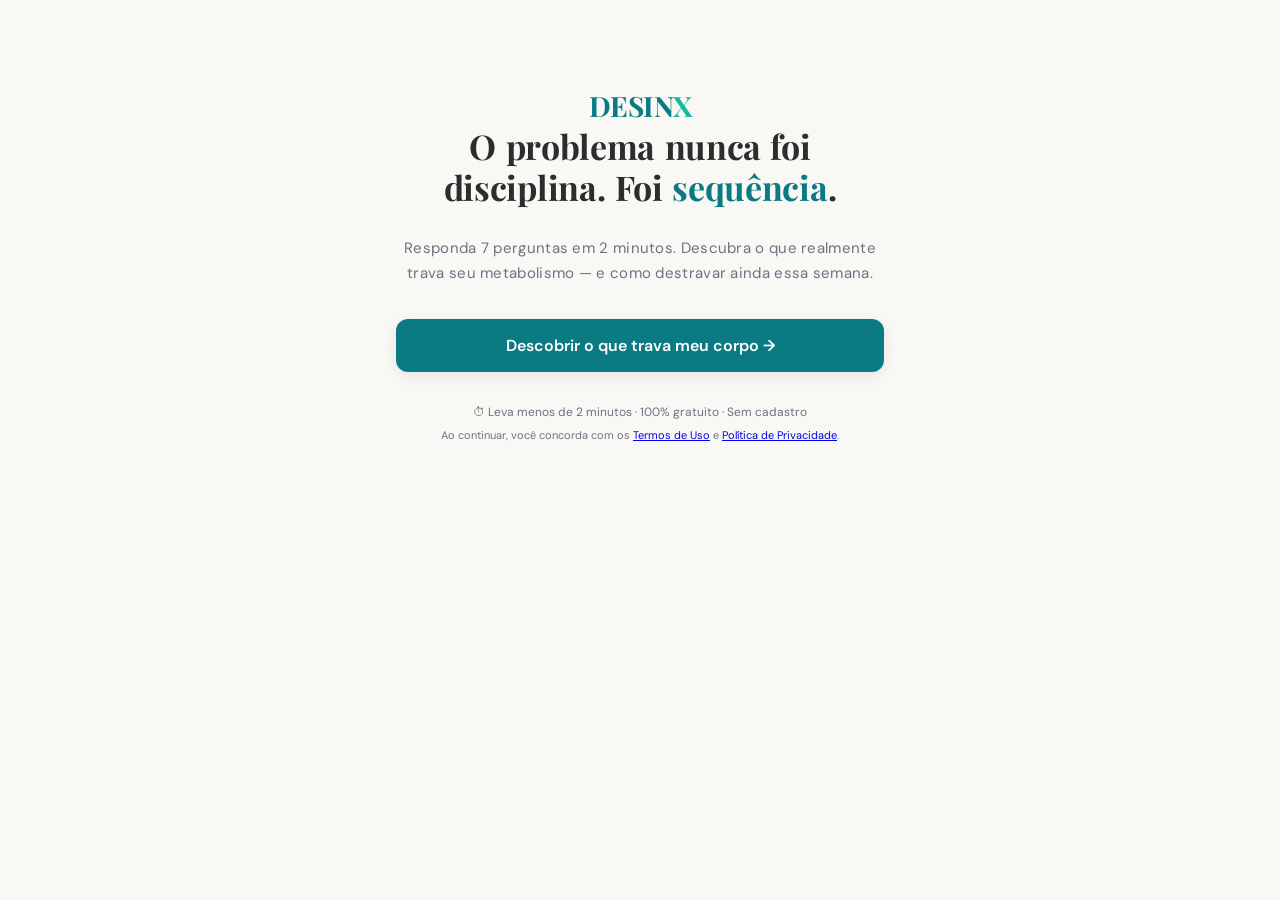
==== index.html @ 80fcf232 "Add files via upload" ====
<!DOCTYPE html>
<html lang="pt-BR">
<head>
<meta charset="UTF-8">
<meta name="viewport" content="width=device-width, initial-scale=1.0">
<title>Desinx</title>
<meta name="description" content="Descubra por que seu corpo resiste a emagrecer e como inverter isso em 2 minutos.">
<link rel="preconnect" href="https://fonts.googleapis.com">
<link rel="preconnect" href="https://fonts.gstatic.com" crossorigin>
<link rel="preload" href="https://fonts.googleapis.com/css2?family=DM+Sans:wght@400;500;700&display=swap" as="style" onload="this.rel='stylesheet'">
<noscript><link rel="stylesheet" href="https://fonts.googleapis.com/css2?family=DM+Sans:wght@400;500;700&display=swap"></noscript>
<link rel="stylesheet" href="https://fonts.googleapis.com/css2?family=Playfair+Display:wght@700&display=swap" media="print" onload="this.media='all'">
<link rel="stylesheet" href="styles.css">
<style>
*,*::before,*::after{box-sizing:border-box;margin:0;padding:0}
:root{--primary:#0A7B83;--bg:#FAF8F5;--text:#2D2D2D;--font-body:'DM Sans',system-ui,sans-serif}
body{font-family:var(--font-body);background:var(--bg);color:var(--text);min-height:100vh;-webkit-font-smoothing:antialiased}
.quiz-container{max-width:520px;margin:0 auto;padding:20px 16px;min-height:100vh;display:flex;flex-direction:column}
.exit-modal{display:none}
.toast{position:fixed;bottom:20px;left:50%;transform:translateX(-50%) translateY(100px);z-index:50}
</style>
</head>
<body>
<div class="quiz-container" id="app">
<div class="progress-bar" id="progressBar">
<div class="progress-phase" data-phase="1"><div class="progress-phase-label">Diagnóstico</div><div class="progress-phase-bar"></div></div>
<div class="progress-phase" data-phase="2"><div class="progress-phase-label">Histórico</div><div class="progress-phase-bar"></div></div>
<div class="progress-phase" data-phase="3"><div class="progress-phase-label">Calibração</div><div class="progress-phase-bar"></div></div>
<div class="progress-phase" data-phase="4"><div class="progress-phase-label">Perfil</div><div class="progress-phase-bar"></div></div>
</div>
<div id="stepsContainer"></div>
</div>
<div class="toast" id="toast"></div>
<div class="exit-modal" id="exitModal">
<div class="exit-modal-content">
<button class="exit-close" onclick="closeExitModal()">×</button>
<div class="exit-icon">🎁</div>
<h2 class="exit-title">Você já está na metade da análise.</h2>
<p class="exit-desc">Faltam poucas perguntas pra montar seu protocolo personalizado. Se sair agora, vai precisar <strong>recomeçar do zero</strong>.</p>
<button class="btn-primary" onclick="acceptExitOffer()">Continuar minha análise →</button>
<button class="btn-text" onclick="closeExitModal()">Não, prefiro sair</button>
</div>
</div>
<script defer src="app.js"></script>
<script defer src="https://echo.ticto.app/ticto-echo.min.js"></script>
<script>
window.dataLayer=window.dataLayer||[];function gtag(){dataLayer.push(arguments)}gtag('js',new Date());gtag('config','G-SVD3GJPXWG');
</script>
<script async src="https://www.googletagmanager.com/gtag/js?id=G-SVD3GJPXWG"></script>
<script>
(function(c,l,a,r,i,t,y){c[a]=c[a]||function(){(c[a].q=c[a].q||[]).push(arguments)};t=l.createElement(r);t.async=1;t.src="https://www.clarity.ms/tag/"+i;y=l.getElementsByTagName(r)[0];y.parentNode.insertBefore(t,y)})(window,document,"clarity","script","wb9na0qdwu");
</script>
<script>
!function(w,d,t){w.TiktokAnalyticsObject=t;var ttq=w[t]=w[t]||[];ttq.methods=["page","track","identify","instances","debug","on","off","once","ready","alias","group","enableCookie","disableCookie","holdConsent","revokeConsent","grantConsent"],ttq.setAndDefer=function(t,e){t[e]=function(){t.push([e].concat(Array.prototype.slice.call(arguments,0)))}};for(var i=0;i<ttq.methods.length;i++)ttq.setAndDefer(ttq,ttq.methods[i]);ttq.instance=function(t){for(var e=ttq._i[t]||[],n=0;n<ttq.methods.length;n++)ttq.setAndDefer(e,ttq.methods[n]);return e},ttq.load=function(e,n){var r="https://analytics.tiktok.com/i18n/pixel/events.js",o=n&&n.partner;ttq._i=ttq._i||{},ttq._i[e]=[],ttq._i[e]._u=r,ttq._t=ttq._t||{},ttq._t[e]=+new Date,ttq._o=ttq._o||{},ttq._o[e]=n||{};n=document.createElement("script");n.type="text/javascript",n.async=!0,n.src=r+"?sdkid="+e+"&lib="+t;e=document.getElementsByTagName("script")[0];e.parentNode.insertBefore(n,e)};ttq.load('D58V12JC77UD75S4LAF0');ttq.page()}(window,document,'ttq');
</script>
</body>
</html>
---- styles.css ----
*,*::before,*::after{box-sizing:border-box;margin:0;padding:0}
:root{--primary:#0A7B83;--primary-light:#0a7b8318;--primary-mid:#0a7b8340;--accent:#17B8A2;--accent-light:#17b8a220;--bg:#FAF8F5;--bg-card:#FFFFFF;--text:#2D2D2D;--text-light:#6B7280;--coral:#E85D4A;--coral-light:#e85d4a15;--danger:#DC2626;--shadow-sm:0 1px 3px rgba(0,0,0,0.06);--shadow-md:0 4px 16px rgba(0,0,0,0.08);--shadow-lg:0 8px 32px rgba(0,0,0,0.12);--radius:12px;--radius-lg:16px;--font-body:'DM Sans',system-ui,sans-serif;--font-display:'Playfair Display',Georgia,serif;--transition:all 0.25s cubic-bezier(0.4,0,0.2,1)}
html{scroll-behavior:smooth}
body{font-family:var(--font-body);background:var(--bg);color:var(--text);min-height:100vh;overflow-x:hidden;-webkit-font-smoothing:antialiased}
.quiz-container{max-width:520px;margin:0 auto;padding:20px 16px;min-height:100vh;display:flex;flex-direction:column}
.progress-bar{display:flex;gap:4px;margin-bottom:32px;padding:0 4px;opacity:0;transform:translateY(-10px);transition:var(--transition)}
.progress-bar.visible{opacity:1;transform:translateY(0)}
.progress-phase{flex:1;text-align:center}
.progress-phase-label{font-size:10px;font-weight:600;letter-spacing:0.08em;text-transform:uppercase;color:var(--text-light);margin-bottom:6px;transition:color 0.3s}
.progress-phase.active .progress-phase-label{color:var(--primary)}
.progress-phase.done .progress-phase-label{color:var(--accent)}
.progress-phase-bar{height:4px;border-radius:4px;background:#E5E7EB;transition:background 0.4s}
.progress-phase.active .progress-phase-bar{background:var(--primary)}
.progress-phase.done .progress-phase-bar{background:var(--accent)}
.step{display:none;flex-direction:column;flex:1;animation:stepIn 0.35s cubic-bezier(0.4,0,0.2,1) forwards}
.step.active{display:flex}
@keyframes stepIn{from{opacity:0;transform:translateX(30px)}
to{opacity:1;transform:translateX(0)}
}
@keyframes fadeIn{from{opacity:0;transform:translateY(12px)}
to{opacity:1;transform:translateY(0)}
}
.logo-wrap{display:flex;align-items:center;justify-content:center;margin-top:0;margin-bottom:2px;padding-top:0}
.logo-wrap img{height:72px;width:auto;max-width:180px;object-fit:contain;display:block}
.logo-text{font-family:var(--font-display);font-size:28px;font-weight:700;color:var(--primary);letter-spacing:-0.5px}
.logo-text span{color:var(--accent)}
.step-question{font-family:var(--font-display);font-size:26px;font-weight:700;line-height:1.15;color:var(--text);margin-top:0;margin-bottom:6px;text-wrap:balance}
.step-subtitle{font-size:15px;color:var(--text-light);line-height:1.4;margin-top:0;margin-bottom:14px}
.step-microcopy{font-size:13px;color:var(--text-light);margin-top:0;margin-bottom:10px;font-style:italic}
.options-grid{display:grid;gap:10px;margin-bottom:14px}
.option-card{display:flex;align-items:center;gap:12px;padding:14px 16px;border:2px solid #E5E7EB;border-radius:var(--radius);background:var(--bg-card);cursor:pointer;transition:var(--transition);font-size:15px;font-weight:500;user-select:none;box-shadow:var(--shadow-sm)}
.option-card:hover{border-color:var(--primary-mid);background:var(--primary-light)}
.option-card.selected{border-color:var(--primary);background:var(--primary-light);box-shadow:0 0 0 1px var(--primary),var(--shadow-sm)}
.option-card .icon{font-size:22px;flex-shrink:0;width:32px;text-align:center}
.option-card .label{flex:1}
.option-card .check{width:22px;height:22px;border-radius:50%;border:2px solid #D1D5DB;display:flex;align-items:center;justify-content:center;transition:var(--transition);flex-shrink:0}
.option-card.selected .check{border-color:var(--primary);background:var(--primary)}
.option-card.selected .check::after{content:'✓';color:white;font-size:13px;font-weight:700}
.btn-primary{width:100%;padding:16px 24px;border:none;border-radius:var(--radius);background:var(--primary);color:white;font-family:var(--font-body);font-size:16px;font-weight:600;cursor:pointer;transition:var(--transition);box-shadow:var(--shadow-md);margin-top:auto;margin-bottom:20px;position:relative;overflow:hidden}
.btn-primary::before{content:'';position:absolute;inset:0;background:linear-gradient(135deg,rgba(255,255,255,0.15),transparent);opacity:0;transition:opacity 0.3s ease}
.btn-primary:hover{background:#086b72;transform:translateY(-2px);box-shadow:0 12px 24px rgba(10,123,131,0.35)}
.btn-primary:hover::before{opacity:1}
.btn-primary:active{transform:translateY(0)}
.btn-primary:disabled{opacity:0.4;cursor:not-allowed;transform:none;box-shadow:none}
.sticky-cta{position:fixed;bottom:0;left:0;right:0;padding:12px 16px;padding-bottom:max(12px,env(safe-area-inset-bottom));background:linear-gradient(to top,var(--bg) 70%,transparent);z-index:50}
.sticky-cta .btn-primary{max-width:520px;margin:0 auto;display:block}
.start-hero{padding:12px 0 24px;display:flex;flex-direction:column;align-items:center;text-align:center}
.start-headline{font-family:var(--font-display);font-size:clamp(22px,7vw,34px);font-weight:700;line-height:1.2;letter-spacing:-0.3px;margin-bottom:12px;color:var(--text);word-spacing:0.05em;hyphens:none;text-wrap:balance;text-align:center}
.start-headline .rw{color:var(--primary);display:inline;transition:opacity 0.3s;white-space:normal}
.start-sub{font-size:15px;color:var(--text-light);line-height:1.7;margin:16px 0 32px;letter-spacing:0.3px;text-align:center}
.review-card{display:flex;align-items:flex-start;gap:12px;padding:14px;background:var(--bg-card);border-radius:var(--radius);box-shadow:var(--shadow-sm);border:1px solid #f0eeeb;margin-bottom:8px;animation:fadeIn 0.4s ease both}
.review-card:nth-child(2){animation-delay:0.1s}
.review-card:nth-child(3){animation-delay:0.15s}
.review-avatar{width:40px;height:40px;border-radius:50%;object-fit:cover;flex-shrink:0;border:2px solid #f0eeeb}
.review-body{flex:1;min-width:0}
.review-stars{color:#F59E0B;font-size:13px;letter-spacing:0.5px;margin-bottom:4px}
.review-quote{font-size:13px;line-height:1.5;color:var(--text);margin-bottom:4px}
.review-author{font-size:12px;color:var(--text-light);font-weight:600}
.legal-wrap{margin:14px 0}
.legal-check{display:flex;align-items:flex-start;gap:10px;font-size:13px;color:var(--text-light);line-height:1.6;cursor:pointer;transition:var(--transition)}
.legal-check input{margin-top:2px;accent-color:var(--primary);width:18px;height:18px;min-width:18px;flex-shrink:0;cursor:pointer}
.legal-check span{flex:1;display:block}
.legal-check a{color:var(--primary);text-decoration:none;font-weight:600;border-bottom:1px solid rgba(10,123,131,0.3);transition:var(--transition)}
.legal-check a:hover{border-bottom-color:var(--primary);color:#086b72}
.legal-error{font-size:11px;color:var(--danger);margin-top:6px;display:none;animation:fadeIn 0.2s ease;padding-left:24px}
.legal-error.visible{display:block}
.legal-check.shake{animation:shake 0.4s ease}
.legal-check.error-state{color:var(--danger)}
.legal-check.error-state input{outline:2px solid var(--danger);outline-offset:1px}
@keyframes shake{0%,100%{transform:translateX(0)}
20%,60%{transform:translateX(-6px)}
40%,80%{transform:translateX(6px)}
}
.transition-screen{text-align:center;padding:24px 0}
.transition-screen .icon-big{font-size:64px;margin-bottom:20px}
.transition-screen .headline{font-family:var(--font-display);font-size:24px;font-weight:700;line-height:1.3;margin-bottom:16px;color:var(--text);hyphens:none;text-wrap:balance}
.transition-screen .body-text{font-size:15px;line-height:1.7;color:var(--text-light);margin-bottom:16px}
.transition-screen .highlight{background:var(--primary-light);border-left:3px solid var(--primary);padding:14px 16px;border-radius:0 var(--radius) var(--radius) 0;font-size:14px;color:var(--primary);font-weight:500;margin:20px 0;text-align:left;line-height:1.6}
.input-group{margin-bottom:20px}
.input-group label{display:block;font-size:14px;font-weight:600;color:var(--text);margin-bottom:8px}
.input-row{display:flex;gap:8px;align-items:center}
.input-field{flex:1;padding:14px 16px;border:2px solid #E5E7EB;border-radius:var(--radius);font-family:var(--font-body);font-size:16px;color:var(--text);background:var(--bg-card);transition:border-color 0.2s;-moz-appearance:textfield}
.input-field::-webkit-inner-spin-button{-webkit-appearance:none}
.input-field:focus{outline:none;border-color:var(--primary)}
.input-field.input-error{border-color:var(--danger)}
.input-unit{font-size:14px;font-weight:600;color:var(--text-light);min-width:30px}
.input-hint{font-size:11px;color:var(--text-light);margin-top:4px;display:block}
.input-error-msg{font-size:12px;color:var(--danger);margin-top:4px;display:none;animation:fadeIn 0.2s ease}
.input-error-msg.visible{display:block}
.feedback-badge{display:none;padding:10px 14px;border-radius:var(--radius);font-size:13px;font-weight:500;margin-top:12px;background:var(--accent-light);color:var(--primary);animation:fadeIn 0.3s ease;line-height:1.5}
.feedback-badge.visible{display:block}
.feedback-badge.error{background:#fef2f2;color:var(--danger)}
.text-field{width:100%;padding:14px 16px;border:2px solid #E5E7EB;border-radius:var(--radius);font-family:var(--font-body);font-size:16px;color:var(--text);background:var(--bg-card);transition:border-color 0.2s;margin-bottom:16px}
.text-field:focus{outline:none;border-color:var(--primary)}
.justify-text{font-size:12px;color:var(--text-light);line-height:1.5;margin-top:4px;margin-bottom:16px}
.loading-screen{display:flex;flex-direction:column;align-items:center;justify-content:center;text-align:center;flex:1;padding:40px 0}
.loading-screen .headline{font-family:var(--font-display);font-size:24px;font-weight:700;margin-bottom:32px;color:var(--text);hyphens:none;text-wrap:balance}
.loading-bar-wrap{width:100%;max-width:320px;height:6px;background:#E5E7EB;border-radius:6px;overflow:hidden;margin-bottom:24px}
.loading-bar-fill{height:100%;background:linear-gradient(90deg,var(--primary),var(--accent));border-radius:6px;width:0%;transition:width 0.3s linear}
.loading-text{font-size:15px;color:var(--text-light);min-height:24px;transition:opacity 0.3s}
.water-ripple{width:80px;height:80px;margin:0 auto 24px;position:relative}
.water-ripple::before,.water-ripple::after{content:'';position:absolute;inset:0;border-radius:50%;border:2px solid var(--primary);opacity:0;animation:ripple 2s ease-out infinite}
.water-ripple::after{animation-delay:0.6s}
@keyframes ripple{0%{transform:scale(0.3);opacity:0.8}
100%{transform:scale(1.2);opacity:0}
}
.water-drop{position:absolute;top:50%;left:50%;transform:translate(-50%,-50%);font-size:32px}
.result-header{text-align:center;margin-bottom:28px}
.result-header .headline{font-family:var(--font-display);font-size:26px;font-weight:700;margin-bottom:8px;hyphens:none;text-wrap:balance}
.result-header .sub{font-size:15px;color:var(--text-light);line-height:1.5}
.benefits-grid{display:grid;grid-template-columns:1fr 1fr;gap:12px;margin-bottom:28px}
.benefit-card{padding:16px;border-radius:var(--radius);background:var(--bg-card);box-shadow:var(--shadow-sm);border:1px solid #f0eeeb;text-align:center;animation:fadeIn 0.4s ease both}
.benefit-card:nth-child(2){animation-delay:0.1s}
.benefit-card:nth-child(3){animation-delay:0.2s}
.benefit-card:nth-child(4){animation-delay:0.3s}
.benefit-card .b-icon{font-size:28px;margin-bottom:8px}
.benefit-card .b-title{font-size:14px;font-weight:700;color:var(--text);margin-bottom:4px}
.benefit-card .b-desc{font-size:12px;color:var(--text-light);line-height:1.4}
.plan-preview{background:var(--bg-card);border-radius:var(--radius-lg);padding:20px;box-shadow:var(--shadow-sm);border:1px solid #f0eeeb;margin-bottom:28px}
.plan-preview h3{font-size:16px;font-weight:700;color:var(--primary);margin-bottom:12px}
.plan-day{display:flex;align-items:center;gap:10px;padding:8px 0;border-bottom:1px solid #f5f3f0;font-size:13px}
.plan-day:last-child{border-bottom:none}
.plan-day .day-num{width:28px;height:28px;border-radius:50%;background:var(--primary-light);color:var(--primary);font-weight:700;font-size:11px;display:flex;align-items:center;justify-content:center;flex-shrink:0}
.estimate-box{background:linear-gradient(135deg,var(--primary-light),var(--accent-light));border-radius:var(--radius);padding:16px;text-align:center;margin-bottom:24px;border:1px solid var(--primary-mid)}
.estimate-box .big{font-family:var(--font-display);font-size:28px;font-weight:700;color:var(--primary)}
.estimate-box .small{font-size:13px;color:var(--text-light);margin-top:4px}
.result-wrap{display:block}
.btn-result{margin-top:24px;margin-bottom:24px}
.pricing-header{text-align:center;margin-bottom:24px}
.pricing-header .headline{font-family:var(--font-display);font-size:24px;font-weight:700;margin-bottom:12px;hyphens:none;text-wrap:balance}
.timer-bar{display:inline-flex;align-items:center;gap:8px;padding:10px 20px;border-radius:99px;background:var(--coral-light);color:var(--coral);font-size:14px;font-weight:600;margin-bottom:24px}
.pricing-cards{display:flex;flex-direction:column;gap:12px;margin-bottom:24px}
.price-card{display:flex;align-items:center;justify-content:space-between;padding:16px;border:2px solid #E5E7EB;border-radius:var(--radius);background:var(--bg-card);cursor:pointer;transition:var(--transition);position:relative}
.price-card:hover{border-color:var(--primary-mid)}
.price-card.selected{border-color:var(--primary);box-shadow:0 0 0 1px var(--primary)}
.price-card.featured{border-color:var(--primary)}
.price-card .badge{position:absolute;top:-11px;left:50%;transform:translateX(-50%);background:var(--primary);color:white;padding:3px 14px;border-radius:99px;font-size:11px;font-weight:700;letter-spacing:0.03em;text-transform:uppercase;white-space:nowrap}
.price-left{display:flex;align-items:center;gap:12px}
.price-radio{width:20px;height:20px;border-radius:50%;border:2px solid #D1D5DB;display:flex;align-items:center;justify-content:center;transition:var(--transition);flex-shrink:0}
.price-card.selected .price-radio{border-color:var(--primary);background:var(--primary)}
.price-card.selected .price-radio::after{content:'';width:8px;height:8px;border-radius:50%;background:white}
.price-name{font-size:15px;font-weight:600}
.price-detail{font-size:12px;color:var(--text-light)}
.price-right{text-align:right}
.price-value{font-size:20px;font-weight:700;color:var(--primary)}
.price-per{font-size:12px;color:var(--text-light)}
.guarantee-box{display:flex;align-items:flex-start;gap:12px;padding:16px;border-radius:var(--radius);background:var(--accent-light);border:1px solid rgba(23,184,162,0.2);margin-bottom:20px}
.guarantee-box .g-icon{font-size:24px;flex-shrink:0}
.guarantee-box .g-title{font-size:14px;font-weight:700;color:var(--text);margin-bottom:2px}
.guarantee-box .g-text{font-size:13px;color:var(--text-light);line-height:1.5}
.payment-methods{display:flex;justify-content:center;gap:16px;margin:16px 0 8px;font-size:12px;color:var(--text-light)}
.pricing-reviews{margin-top:24px}
.p-review{padding:14px;background:var(--bg-card);border-radius:var(--radius);box-shadow:var(--shadow-sm);margin-bottom:10px;border:1px solid #f0eeeb;display:flex;align-items:flex-start;gap:12px}
.p-review .review-avatar{width:36px;height:36px}
.p-review .p-body{flex:1}
.p-review .stars{color:#F59E0B;font-size:12px;margin-bottom:4px}
.p-review .text{font-size:13px;line-height:1.5;color:var(--text);margin-bottom:4px;font-style:italic}
.p-review .author{font-size:12px;color:var(--text-light);font-weight:600}
.thankyou{text-align:center;padding:40px 0}
.thankyou .big-check{font-size:64px;margin-bottom:16px}
.thankyou .headline{font-family:var(--font-display);font-size:26px;font-weight:700;margin-bottom:8px}
.thankyou .sub{font-size:15px;color:var(--text-light);margin-bottom:32px}
.step-list{text-align:left;margin-bottom:32px}
.step-item{display:flex;align-items:center;gap:12px;padding:14px 0;border-bottom:1px solid #f0eeeb;font-size:15px}
.step-item:last-child{border-bottom:none}
.step-item .s-num{width:32px;height:32px;border-radius:50%;background:var(--primary);color:white;font-weight:700;font-size:14px;display:flex;align-items:center;justify-content:center;flex-shrink:0}
.upsell-box{padding:20px;border-radius:var(--radius-lg);background:linear-gradient(135deg,var(--primary-light),var(--accent-light));border:1px solid var(--primary-mid)}
.upsell-box h3{font-size:16px;font-weight:700;margin-bottom:4px}
.upsell-box p{font-size:13px;color:var(--text-light);margin-bottom:12px}
.upsell-box .price{font-size:22px;font-weight:700;color:var(--primary);margin-bottom:12px}
.toast{position:fixed;bottom:90px;left:50%;transform:translateX(-50%) translateY(80px);background:var(--text);color:white;padding:12px 20px;border-radius:var(--radius);font-size:14px;font-weight:500;z-index:100;opacity:0;pointer-events:none;transition:all 0.4s cubic-bezier(0.4,0,0.2,1);max-width:90%;text-align:center;box-shadow:var(--shadow-lg)}
.toast.show{opacity:1;transform:translateX(-50%) translateY(0)}
.iti{width:100%;display:block}
.iti__country-list{font-family:var(--font-body);color:var(--text);border-radius:8px;box-shadow:var(--shadow-md);border:1px solid #E5E7EB}
.price-anchoring{background:white;border-radius:var(--radius);padding:16px;margin-bottom:24px;border:1px solid #E5E7EB}
.anchor-item{display:flex;justify-content:space-between;font-size:14px;color:var(--text-light);margin-bottom:8px}
.anchor-item.total{border-top:1px solid #E5E7EB;padding-top:8px;margin-top:8px;font-weight:600;color:var(--text)}
.anchor-highlight{background:var(--primary-light);color:var(--primary-dark);padding:10px;border-radius:6px;text-align:center;font-weight:700;margin-top:12px;font-size:15px}
.guarantee-badge{background:#F0FDF4;color:#166534;border:1px solid #BBF7D0;padding:12px;border-radius:var(--radius);text-align:center;font-weight:600;font-size:14px;margin-bottom:20px}
.exit-modal{position:fixed;inset:0;background:rgba(0,0,0,0.6);z-index:1000;display:flex;align-items:center;justify-content:center;padding:20px;opacity:0;pointer-events:none;transition:opacity 0.3s}
.exit-modal.visible{opacity:1;pointer-events:auto}
.exit-modal-content{background:white;border-radius:16px;padding:32px 24px;max-width:400px;width:100%;text-align:center;position:relative;transform:translateY(20px);transition:transform 0.3s}
.exit-modal.visible .exit-modal-content{transform:translateY(0)}
.exit-close{position:absolute;top:12px;right:16px;background:none;border:none;font-size:24px;color:var(--text-light);cursor:pointer}
.exit-icon{font-size:48px;margin-bottom:16px}
.exit-title{font-family:var(--font-display);font-size:24px;font-weight:700;margin-bottom:12px;color:var(--text);line-height:1.2}
.exit-desc{color:var(--text-light);margin-bottom:24px;line-height:1.5}
.btn-text{background:none;border:none;color:var(--text-light);font-size:14px;text-decoration:underline;cursor:pointer;margin-top:12px}
@media (min-width:640px){.quiz-container{padding:32px 24px}
.step-question{font-size:28px}
.options-grid.two-col{grid-template-columns:1fr 1fr}
}
.guarantee-block{display:flex;align-items:flex-start;gap:14px;padding:20px;border-radius:var(--radius-lg);background:linear-gradient(135deg,#f0fdf4,#ecfdf5);border:2px solid #86efac;margin-bottom:24px}
.guarantee-block .guarantee-icon{font-size:32px;flex-shrink:0}
.guarantee-block .guarantee-text strong{font-size:15px;color:var(--text);display:block;margin-bottom:4px}
.guarantee-block .guarantee-text p{font-size:13px;color:var(--text-light);line-height:1.5;margin:0}
.badge-save{background:linear-gradient(135deg,#059669,#10b981) !important;color:#fff !important}
.dynamic-feedback{display:none;padding:14px 18px;border-radius:10px;background:linear-gradient(135deg,var(--primary-light),var(--accent-light));border-left:4px solid var(--primary);font-size:13.5px;line-height:1.55;color:var(--text);margin:12px 0 8px;animation:fadeIn 0.35s ease both}
.dynamic-feedback.visible{display:block}
.diagnosis-card{background:linear-gradient(135deg,#fef2f2,#fff7ed);border:2px solid #f97316;border-radius:14px;padding:20px;margin:20px 0;text-align:center}
.diagnosis-label{font-size:11px;letter-spacing:2px;text-transform:uppercase;color:#9a3412;font-weight:700;margin-bottom:8px}
.diagnosis-name{font-family:var(--font-display);font-size:20px;font-weight:700;color:#c2410c;margin-bottom:8px}
.diagnosis-desc{font-size:14px;color:var(--text);line-height:1.5;margin-bottom:6px}
.diagnosis-explain{font-size:13px;color:var(--text-light);font-style:italic;margin-top:8px}
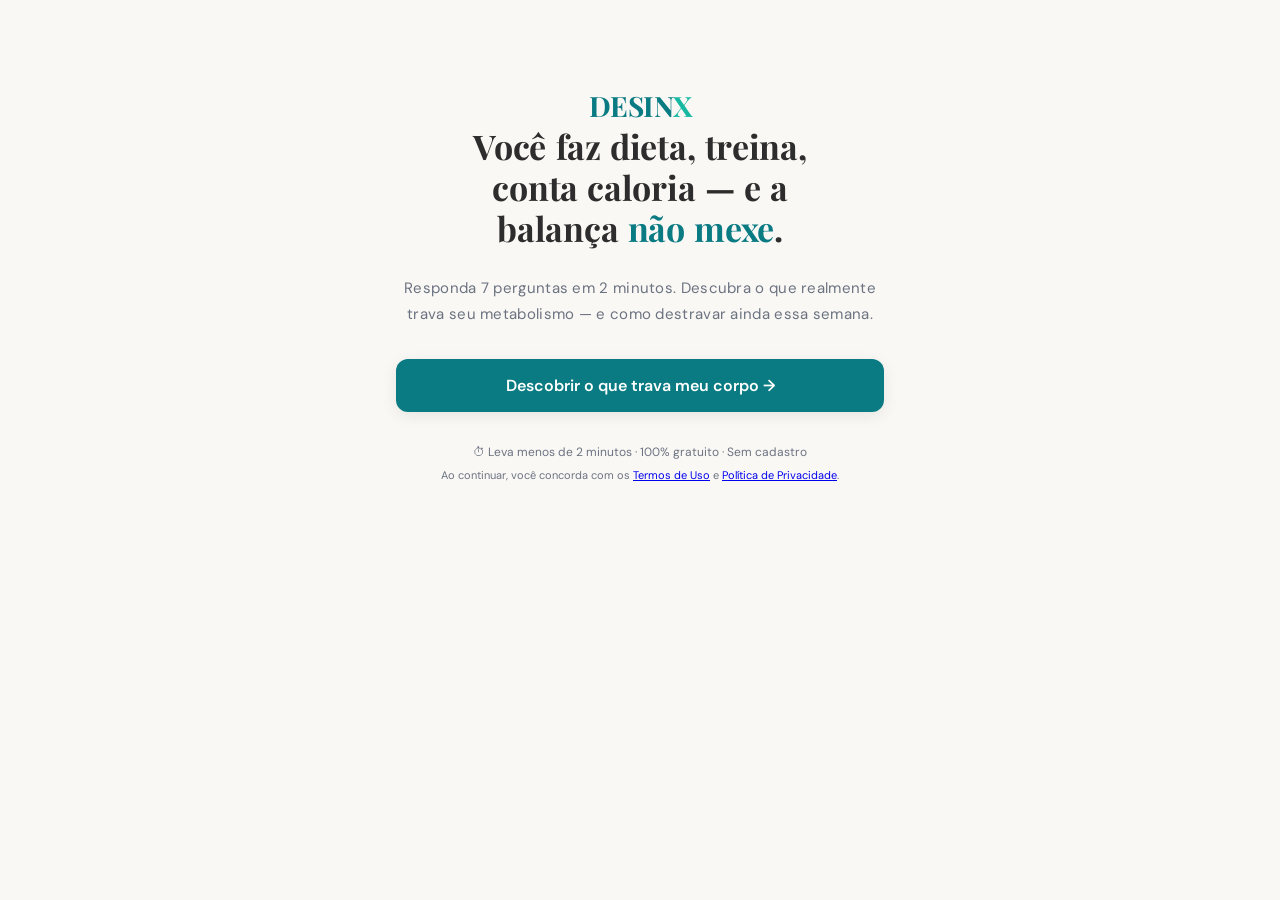
==== commit 2e107ff5: "Add files via upload" ====
--- a/index.html
+++ b/index.html
@@ -53,5 +53,11 @@
 <script>
 !function(w,d,t){w.TiktokAnalyticsObject=t;var ttq=w[t]=w[t]||[];ttq.methods=["page","track","identify","instances","debug","on","off","once","ready","alias","group","enableCookie","disableCookie","holdConsent","revokeConsent","grantConsent"],ttq.setAndDefer=function(t,e){t[e]=function(){t.push([e].concat(Array.prototype.slice.call(arguments,0)))}};for(var i=0;i<ttq.methods.length;i++)ttq.setAndDefer(ttq,ttq.methods[i]);ttq.instance=function(t){for(var e=ttq._i[t]||[],n=0;n<ttq.methods.length;n++)ttq.setAndDefer(e,ttq.methods[n]);return e},ttq.load=function(e,n){var r="https://analytics.tiktok.com/i18n/pixel/events.js",o=n&&n.partner;ttq._i=ttq._i||{},ttq._i[e]=[],ttq._i[e]._u=r,ttq._t=ttq._t||{},ttq._t[e]=+new Date,ttq._o=ttq._o||{},ttq._o[e]=n||{};n=document.createElement("script");n.type="text/javascript",n.async=!0,n.src=r+"?sdkid="+e+"&lib="+t;e=document.getElementsByTagName("script")[0];e.parentNode.insertBefore(n,e)};ttq.load('D58V12JC77UD75S4LAF0');ttq.page()}(window,document,'ttq');
 </script>
+<script>
+!function(f,b,e,v,n,t,s){if(f.fbq)return;n=f.fbq=function(){n.callMethod?n.callMethod.apply(n,arguments):n.queue.push(arguments)};if(!f._fbq)f._fbq=n;n.push=n;n.loaded=!0;n.version='2.0';n.queue=[];t=b.createElement(e);t.async=!0;t.src=v;s=b.getElementsByTagName(e)[0];s.parentNode.insertBefore(t,s)}(window,document,'script','https://connect.facebook.net/en_US/fbevents.js');
+fbq('init','3821122158195597');
+fbq('track','PageView');
+</script>
+<noscript><img height="1" width="1" style="display:none" src="https://www.facebook.com/tr?id=3821122158195597&ev=PageView&noscript=1"/></noscript>
 </body>
 </html>
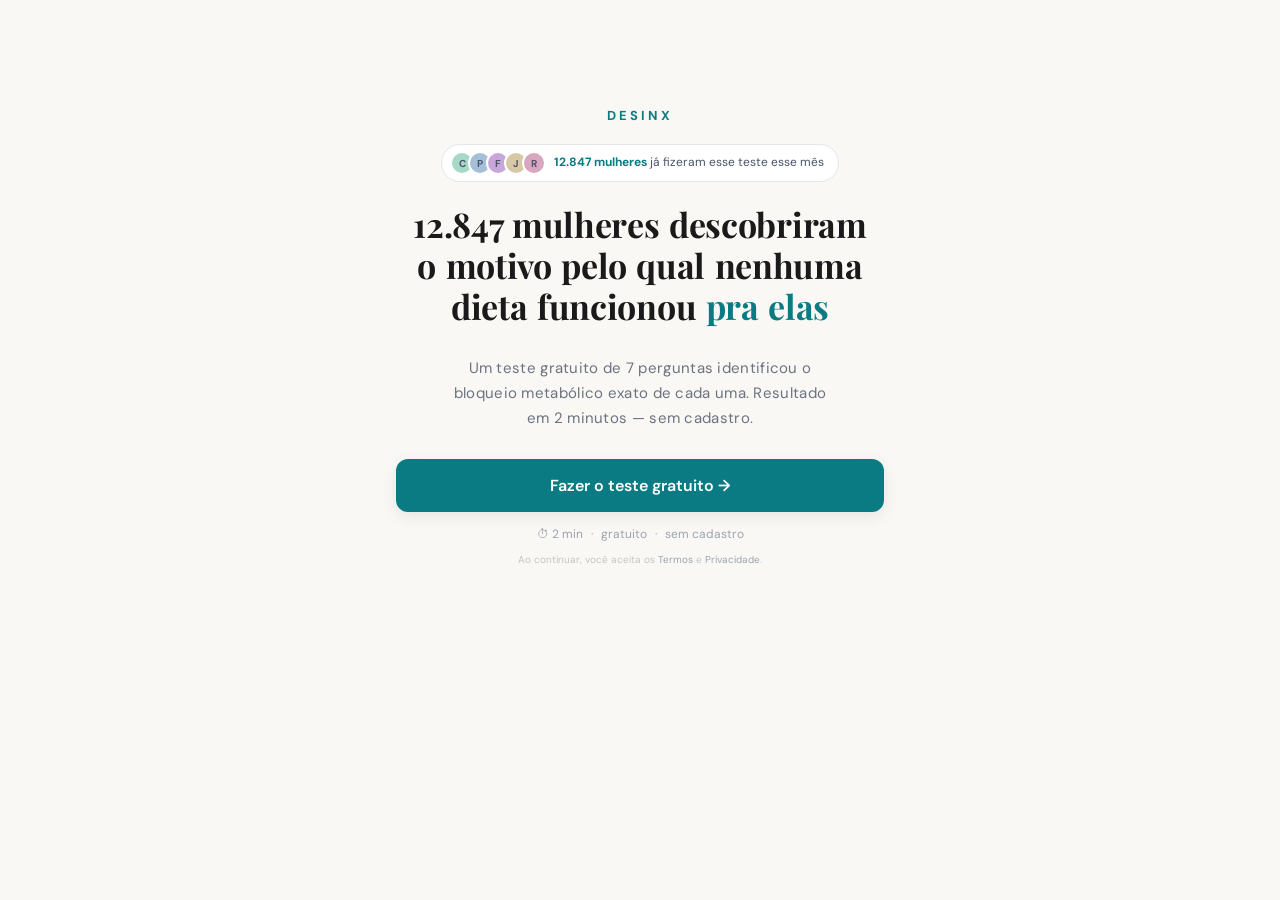
==== commit db219671: "Add files via upload" ====
--- a/index.html
+++ b/index.html
@@ -18,6 +18,24 @@
 .quiz-container{max-width:520px;margin:0 auto;padding:20px 16px;min-height:100vh;display:flex;flex-direction:column}
 .exit-modal{display:none}
 .toast{position:fixed;bottom:20px;left:50%;transform:translateX(-50%) translateY(100px);z-index:50}
+
+/* First step */
+.start-hero{display:flex;flex-direction:column;align-items:center;text-align:center;padding:32px 0 24px;gap:0}
+.start-brand{font-size:13px;font-weight:700;letter-spacing:3px;color:#0A7B83;margin-bottom:20px}
+.start-social-proof{display:flex;align-items:center;gap:8px;background:#fff;border:1px solid #e5e7eb;border-radius:50px;padding:6px 14px 6px 8px;margin-bottom:22px}
+.start-avatars{display:flex}
+.start-av{width:24px;height:24px;border-radius:50%;display:flex;align-items:center;justify-content:center;font-size:10px;font-weight:700;color:#4a5568;margin-left:-6px;border:2px solid #fff;flex-shrink:0}
+.start-av:first-child{margin-left:0}
+.start-proof-text{font-size:12px;color:#4a5568;line-height:1.3}
+.start-proof-text strong{color:#0A7B83}
+.start-headline{font-family:'Playfair Display',Georgia,serif;font-size:clamp(26px,6vw,34px);font-weight:700;line-height:1.2;color:#1a1a1a;margin-bottom:14px}
+.start-headline .rw{color:#0A7B83;transition:opacity 0.25s}
+.start-sub{font-size:15px;color:#6b7280;line-height:1.65;margin-bottom:28px;max-width:380px}
+.btn-start-pulse{animation:startPulse 2.5s ease-in-out infinite;margin-bottom:14px}
+@keyframes startPulse{0%,100%{box-shadow:0 0 0 0 rgba(10,123,131,0.3)}50%{box-shadow:0 0 0 10px rgba(10,123,131,0)}}
+.start-trust{display:flex;align-items:center;gap:8px;font-size:12px;color:#9ca3af;margin-bottom:10px}
+.start-legal{font-size:10px;color:#c4c4c4;line-height:1.5}
+.start-legal a{color:#9ca3af;text-decoration:none}
 </style>
 </head>
 <body>
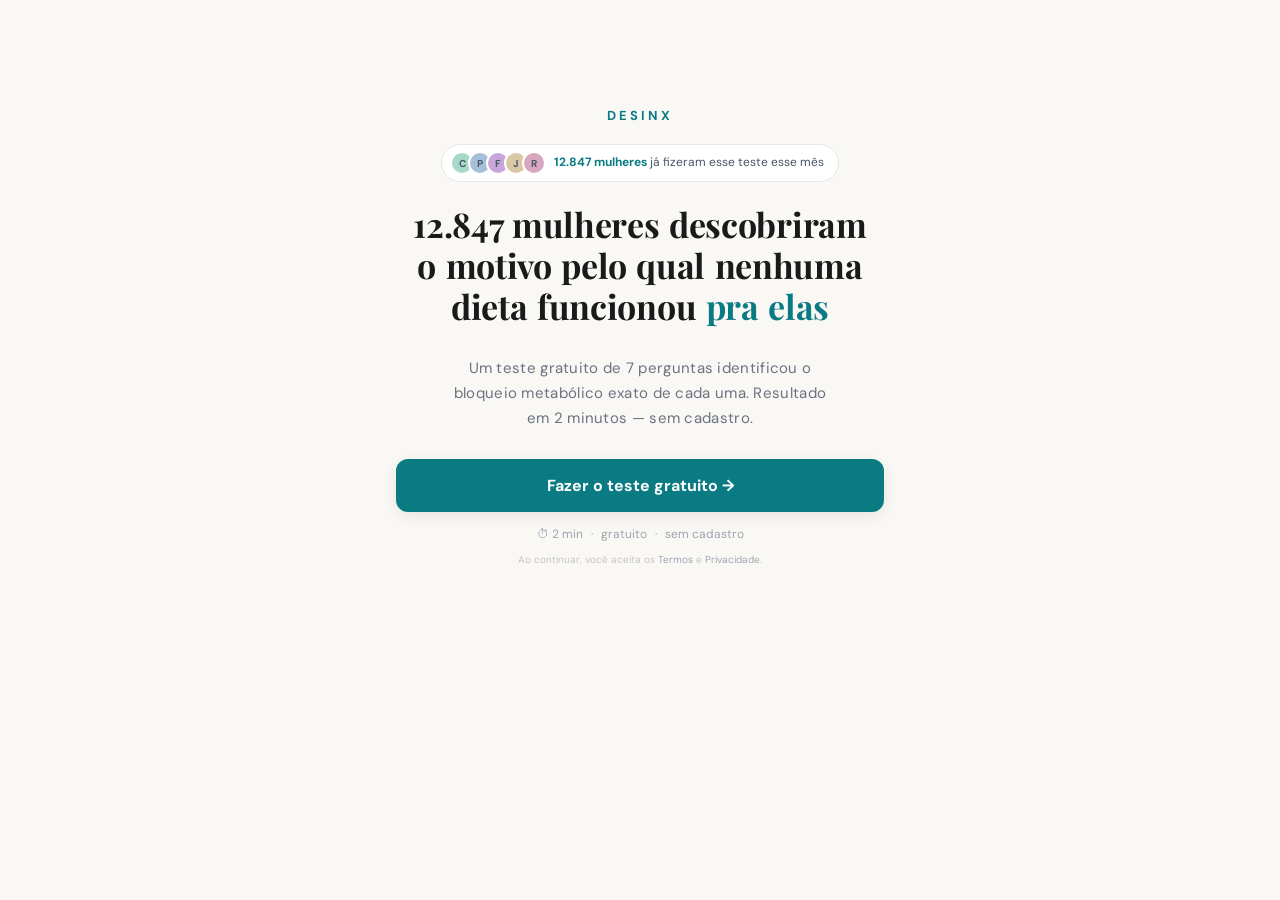
==== commit fd556823: "Add files via upload" ====
--- a/index.html
+++ b/index.html
@@ -9,18 +9,20 @@
 <link rel="preconnect" href="https://fonts.gstatic.com" crossorigin>
 <link rel="preload" href="https://fonts.googleapis.com/css2?family=DM+Sans:wght@400;500;700&display=swap" as="style" onload="this.rel='stylesheet'">
 <noscript><link rel="stylesheet" href="https://fonts.googleapis.com/css2?family=DM+Sans:wght@400;500;700&display=swap"></noscript>
-<link rel="stylesheet" href="https://fonts.googleapis.com/css2?family=Playfair+Display:wght@700&display=swap" media="print" onload="this.media='all'">
+<link rel="preload" href="https://fonts.googleapis.com/css2?family=Playfair+Display:wght@700&display=swap" as="style" onload="this.rel='stylesheet'">
+<noscript><link rel="stylesheet" href="https://fonts.googleapis.com/css2?family=Playfair+Display:wght@700&display=swap"></noscript>
 <link rel="stylesheet" href="styles.css">
 <style>
 *,*::before,*::after{box-sizing:border-box;margin:0;padding:0}
 :root{--primary:#0A7B83;--bg:#FAF8F5;--text:#2D2D2D;--font-body:'DM Sans',system-ui,sans-serif}
 body{font-family:var(--font-body);background:var(--bg);color:var(--text);min-height:100vh;-webkit-font-smoothing:antialiased}
 .quiz-container{max-width:520px;margin:0 auto;padding:20px 16px;min-height:100vh;display:flex;flex-direction:column}
+.progress-bar{display:flex;gap:4px;margin-bottom:32px;padding:0 4px;opacity:0}
+.progress-bar.visible{opacity:1}
+#stepsContainer{flex:1}
 .exit-modal{display:none}
 .toast{position:fixed;bottom:20px;left:50%;transform:translateX(-50%) translateY(100px);z-index:50}
-
-/* First step */
-.start-hero{display:flex;flex-direction:column;align-items:center;text-align:center;padding:32px 0 24px;gap:0}
+.start-hero{display:flex;flex-direction:column;align-items:center;text-align:center;padding:32px 0 24px}
 .start-brand{font-size:13px;font-weight:700;letter-spacing:3px;color:#0A7B83;margin-bottom:20px}
 .start-social-proof{display:flex;align-items:center;gap:8px;background:#fff;border:1px solid #e5e7eb;border-radius:50px;padding:6px 14px 6px 8px;margin-bottom:22px}
 .start-avatars{display:flex}
@@ -31,6 +33,7 @@
 .start-headline{font-family:'Playfair Display',Georgia,serif;font-size:clamp(26px,6vw,34px);font-weight:700;line-height:1.2;color:#1a1a1a;margin-bottom:14px}
 .start-headline .rw{color:#0A7B83;transition:opacity 0.25s}
 .start-sub{font-size:15px;color:#6b7280;line-height:1.65;margin-bottom:28px;max-width:380px}
+.btn-primary{width:100%;padding:16px;background:var(--primary);color:#fff;font-size:16px;font-weight:700;border:none;border-radius:12px;cursor:pointer;font-family:var(--font-body)}
 .btn-start-pulse{animation:startPulse 2.5s ease-in-out infinite;margin-bottom:14px}
 @keyframes startPulse{0%,100%{box-shadow:0 0 0 0 rgba(10,123,131,0.3)}50%{box-shadow:0 0 0 10px rgba(10,123,131,0)}}
 .start-trust{display:flex;align-items:center;gap:8px;font-size:12px;color:#9ca3af;margin-bottom:10px}
@@ -40,41 +43,65 @@
 </head>
 <body>
 <div class="quiz-container" id="app">
-<div class="progress-bar" id="progressBar">
-<div class="progress-phase" data-phase="1"><div class="progress-phase-label">Diagnóstico</div><div class="progress-phase-bar"></div></div>
-<div class="progress-phase" data-phase="2"><div class="progress-phase-label">Histórico</div><div class="progress-phase-bar"></div></div>
-<div class="progress-phase" data-phase="3"><div class="progress-phase-label">Calibração</div><div class="progress-phase-bar"></div></div>
-<div class="progress-phase" data-phase="4"><div class="progress-phase-label">Perfil</div><div class="progress-phase-bar"></div></div>
-</div>
-<div id="stepsContainer"></div>
+  <div class="progress-bar" id="progressBar">
+    <div class="progress-phase" data-phase="1"><div class="progress-phase-label">Diagnóstico</div><div class="progress-phase-bar"></div></div>
+    <div class="progress-phase" data-phase="2"><div class="progress-phase-label">Histórico</div><div class="progress-phase-bar"></div></div>
+    <div class="progress-phase" data-phase="3"><div class="progress-phase-label">Calibração</div><div class="progress-phase-bar"></div></div>
+    <div class="progress-phase" data-phase="4"><div class="progress-phase-label">Perfil</div><div class="progress-phase-bar"></div></div>
+  </div>
+  <div id="stepsContainer">
+    <div class="step active" id="prerenderedStart">
+      <div class="start-hero">
+        <div class="start-brand">DESINX</div>
+        <div class="start-social-proof">
+          <div class="start-avatars">
+            <span class="start-av" style="background:hsl(160,40%,75%)">C</span>
+            <span class="start-av" style="background:hsl(210,40%,75%)">P</span>
+            <span class="start-av" style="background:hsl(280,40%,75%)">F</span>
+            <span class="start-av" style="background:hsl(40,40%,75%)">J</span>
+            <span class="start-av" style="background:hsl(330,40%,75%)">R</span>
+          </div>
+          <p class="start-proof-text"><strong>12.847 mulheres</strong> já fizeram esse teste esse mês</p>
+        </div>
+        <h1 class="start-headline" id="startHeadline">12.847 mulheres descobriram o motivo pelo qual nenhuma dieta funcionou <span class="rw">pra elas</span></h1>
+        <p class="start-sub">Um teste gratuito de 7 perguntas identificou o bloqueio metabólico exato de cada uma. Resultado em 2 minutos — sem cadastro.</p>
+        <button class="btn-primary btn-start-pulse" id="btnStart">Fazer o teste gratuito →</button>
+        <div class="start-trust"><span>⏱ 2 min</span><span>·</span><span>gratuito</span><span>·</span><span>sem cadastro</span></div>
+        <p class="start-legal">Ao continuar, você aceita os <a href="https://inverta.app/termos" target="_blank" rel="noopener">Termos</a> e <a href="https://inverta.app/privacidade" target="_blank" rel="noopener">Privacidade</a>.</p>
+      </div>
+    </div>
+  </div>
 </div>
 <div class="toast" id="toast"></div>
 <div class="exit-modal" id="exitModal">
-<div class="exit-modal-content">
-<button class="exit-close" onclick="closeExitModal()">×</button>
-<div class="exit-icon">🎁</div>
-<h2 class="exit-title">Você já está na metade da análise.</h2>
-<p class="exit-desc">Faltam poucas perguntas pra montar seu protocolo personalizado. Se sair agora, vai precisar <strong>recomeçar do zero</strong>.</p>
-<button class="btn-primary" onclick="acceptExitOffer()">Continuar minha análise →</button>
-<button class="btn-text" onclick="closeExitModal()">Não, prefiro sair</button>
-</div>
+  <div class="exit-modal-content">
+    <button class="exit-close" onclick="closeExitModal()">×</button>
+    <div class="exit-icon">🎁</div>
+    <h2 class="exit-title">Você já está na metade da análise.</h2>
+    <p class="exit-desc">Faltam poucas perguntas pra montar seu protocolo personalizado. Se sair agora, vai precisar <strong>recomeçar do zero</strong>.</p>
+    <button class="btn-primary" onclick="acceptExitOffer()">Continuar minha análise →</button>
+    <button class="btn-text" onclick="closeExitModal()">Não, prefiro sair</button>
+  </div>
 </div>
 <script defer src="app.js"></script>
 <script defer src="https://echo.ticto.app/ticto-echo.min.js"></script>
 <script>
-window.dataLayer=window.dataLayer||[];function gtag(){dataLayer.push(arguments)}gtag('js',new Date());gtag('config','G-SVD3GJPXWG');
-</script>
-<script async src="https://www.googletagmanager.com/gtag/js?id=G-SVD3GJPXWG"></script>
-<script>
-(function(c,l,a,r,i,t,y){c[a]=c[a]||function(){(c[a].q=c[a].q||[]).push(arguments)};t=l.createElement(r);t.async=1;t.src="https://www.clarity.ms/tag/"+i;y=l.getElementsByTagName(r)[0];y.parentNode.insertBefore(t,y)})(window,document,"clarity","script","wb9na0qdwu");
-</script>
-<script>
-!function(w,d,t){w.TiktokAnalyticsObject=t;var ttq=w[t]=w[t]||[];ttq.methods=["page","track","identify","instances","debug","on","off","once","ready","alias","group","enableCookie","disableCookie","holdConsent","revokeConsent","grantConsent"],ttq.setAndDefer=function(t,e){t[e]=function(){t.push([e].concat(Array.prototype.slice.call(arguments,0)))}};for(var i=0;i<ttq.methods.length;i++)ttq.setAndDefer(ttq,ttq.methods[i]);ttq.instance=function(t){for(var e=ttq._i[t]||[],n=0;n<ttq.methods.length;n++)ttq.setAndDefer(e,ttq.methods[n]);return e},ttq.load=function(e,n){var r="https://analytics.tiktok.com/i18n/pixel/events.js",o=n&&n.partner;ttq._i=ttq._i||{},ttq._i[e]=[],ttq._i[e]._u=r,ttq._t=ttq._t||{},ttq._t[e]=+new Date,ttq._o=ttq._o||{},ttq._o[e]=n||{};n=document.createElement("script");n.type="text/javascript",n.async=!0,n.src=r+"?sdkid="+e+"&lib="+t;e=document.getElementsByTagName("script")[0];e.parentNode.insertBefore(n,e)};ttq.load('D58V12JC77UD75S4LAF0');ttq.page()}(window,document,'ttq');
-</script>
-<script>
-!function(f,b,e,v,n,t,s){if(f.fbq)return;n=f.fbq=function(){n.callMethod?n.callMethod.apply(n,arguments):n.queue.push(arguments)};if(!f._fbq)f._fbq=n;n.push=n;n.loaded=!0;n.version='2.0';n.queue=[];t=b.createElement(e);t.async=!0;t.src=v;s=b.getElementsByTagName(e)[0];s.parentNode.insertBefore(t,s)}(window,document,'script','https://connect.facebook.net/en_US/fbevents.js');
-fbq('init','3821122158195597');
-fbq('track','PageView');
+(function(){
+  function loadTracking(){
+    var s=document.createElement('script');s.async=true;s.src='https://www.googletagmanager.com/gtag/js?id=G-SVD3GJPXWG';document.head.appendChild(s);
+    window.dataLayer=window.dataLayer||[];function gtag(){dataLayer.push(arguments)}window.gtag=gtag;gtag('js',new Date());gtag('config','G-SVD3GJPXWG');
+    (function(c,l,a,r,i,t,y){c[a]=c[a]||function(){(c[a].q=c[a].q||[]).push(arguments)};t=l.createElement(r);t.async=1;t.src='https://www.clarity.ms/tag/'+i;y=l.getElementsByTagName(r)[0];y.parentNode.insertBefore(t,y)})(window,document,'clarity','script','wb9na0qdwu');
+    !function(w,d,t){w.TiktokAnalyticsObject=t;var ttq=w[t]=w[t]||[];ttq.methods=["page","track","identify","instances","debug","on","off","once","ready","alias","group","enableCookie","disableCookie","holdConsent","revokeConsent","grantConsent"],ttq.setAndDefer=function(t,e){t[e]=function(){t.push([e].concat(Array.prototype.slice.call(arguments,0)))}};for(var i=0;i<ttq.methods.length;i++)ttq.setAndDefer(ttq,ttq.methods[i]);ttq.instance=function(t){for(var e=ttq._i[t]||[],n=0;n<ttq.methods.length;n++)ttq.setAndDefer(e,ttq.methods[n]);return e},ttq.load=function(e,n){var r="https://analytics.tiktok.com/i18n/pixel/events.js",o=n&&n.partner;ttq._i=ttq._i||{},ttq._i[e]=[],ttq._i[e]._u=r,ttq._t=ttq._t||{},ttq._t[e]=+new Date,ttq._o=ttq._o||{},ttq._o[e]=n||{};n=document.createElement("script");n.type="text/javascript",n.async=!0,n.src=r+"?sdkid="+e+"&lib="+t;e=document.getElementsByTagName("script")[0];e.parentNode.insertBefore(n,e)};ttq.load('D58V12JC77UD75S4LAF0');ttq.page()}(window,document,'ttq');
+    !function(f,b,e,v,n,t,s){if(f.fbq)return;n=f.fbq=function(){n.callMethod?n.callMethod.apply(n,arguments):n.queue.push(arguments)};if(!f._fbq)f._fbq=n;n.push=n;n.loaded=!0;n.version='2.0';n.queue=[];t=b.createElement(e);t.async=!0;t.src=v;s=b.getElementsByTagName(e)[0];s.parentNode.insertBefore(t,s)}(window,document,'script','https://connect.facebook.net/en_US/fbevents.js');
+    fbq('init','3821122158195597');fbq('track','PageView');
+  }
+  var loaded=false;
+  function once(){if(loaded)return;loaded=true;loadTracking()}
+  setTimeout(once,2000);
+  document.addEventListener('scroll',once,{once:true,passive:true});
+  document.addEventListener('touchstart',once,{once:true,passive:true});
+  document.addEventListener('click',once,{once:true,passive:true});
+})();
 </script>
 <noscript><img height="1" width="1" style="display:none" src="https://www.facebook.com/tr?id=3821122158195597&ev=PageView&noscript=1"/></noscript>
 </body>
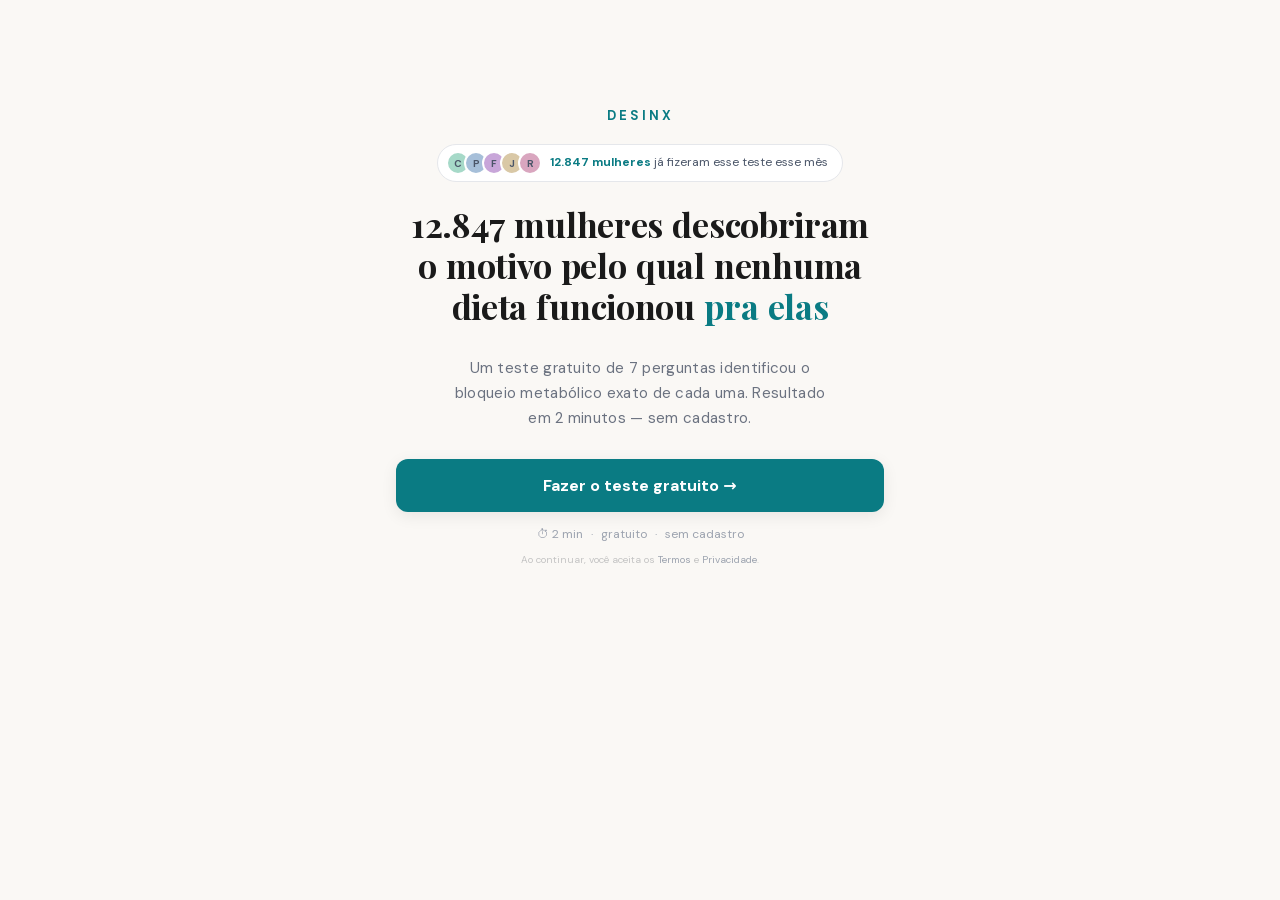
==== commit b17a79c0: "perf: self-host fonts + defer Clarity for major LCP/TBT gains - Download and self-host DM Sans (vari" ====
--- a/index.html
+++ b/index.html
@@ -5,14 +5,24 @@
 <meta name="viewport" content="width=device-width, initial-scale=1.0">
 <title>Desinx</title>
 <meta name="description" content="Descubra por que seu corpo resiste a emagrecer e como inverter isso em 2 minutos.">
-<link rel="preconnect" href="https://fonts.googleapis.com">
-<link rel="preconnect" href="https://fonts.gstatic.com" crossorigin>
-<link rel="preload" href="https://fonts.googleapis.com/css2?family=DM+Sans:wght@400;500;700&display=swap" as="style" onload="this.rel='stylesheet'">
-<noscript><link rel="stylesheet" href="https://fonts.googleapis.com/css2?family=DM+Sans:wght@400;500;700&display=swap"></noscript>
-<link rel="preload" href="https://fonts.googleapis.com/css2?family=Playfair+Display:wght@700&display=swap" as="style" onload="this.rel='stylesheet'">
-<noscript><link rel="stylesheet" href="https://fonts.googleapis.com/css2?family=Playfair+Display:wght@700&display=swap"></noscript>
-<link rel="stylesheet" href="styles.css">
+<!-- Resource hints for 3rd-party origins -->
+<link rel="dns-prefetch" href="https://www.googletagmanager.com">
+<link rel="dns-prefetch" href="https://www.google-analytics.com">
+<link rel="dns-prefetch" href="https://www.clarity.ms">
+<link rel="dns-prefetch" href="https://analytics.tiktok.com">
+<link rel="dns-prefetch" href="https://connect.facebook.net">
+<link rel="dns-prefetch" href="https://echo.ticto.app">
+<!-- Self-hosted fonts: preload critical woff2 files directly (no CDN waterfall) -->
+<link rel="preload" href="/fonts/dm-sans-latin.woff2" as="font" type="font/woff2" crossorigin>
+<link rel="preload" href="/fonts/playfair-700-latin.woff2" as="font" type="font/woff2" crossorigin>
+<!-- Non-blocking styles: critical CSS is inlined below; full CSS loads async -->
+<link rel="preload" href="styles.css" as="style" onload="this.rel='stylesheet'">
+<noscript><link rel="stylesheet" href="styles.css"></noscript>
 <style>
+@font-face{font-family:'DM Sans';font-style:normal;font-weight:100 900;font-display:swap;src:url('/fonts/dm-sans-latin-ext.woff2') format('woff2');unicode-range:U+0100-02BA,U+02BD-02C5,U+02C7-02CC,U+02CE-02D7,U+02DD-02FF,U+0304,U+0308,U+0329,U+1D00-1DBF,U+1E00-1E9F,U+1EF2-1EFF,U+2020,U+20A0-20AB,U+20AD-20C0,U+2113,U+2C60-2C7F,U+A720-A7FF}
+@font-face{font-family:'DM Sans';font-style:normal;font-weight:100 900;font-display:swap;src:url('/fonts/dm-sans-latin.woff2') format('woff2');unicode-range:U+0000-00FF,U+0131,U+0152-0153,U+02BB-02BC,U+02C6,U+02DA,U+02DC,U+0304,U+0308,U+0329,U+2000-206F,U+20AC,U+2122,U+2191,U+2193,U+2212,U+2215,U+FEFF,U+FFFD}
+@font-face{font-family:'Playfair Display';font-style:normal;font-weight:700;font-display:swap;src:url('/fonts/playfair-700-latin-ext.woff2') format('woff2');unicode-range:U+0100-02BA,U+02BD-02C5,U+02C7-02CC,U+02CE-02D7,U+02DD-02FF,U+0304,U+0308,U+0329,U+1D00-1DBF,U+1E00-1E9F,U+1EF2-1EFF,U+2020,U+20A0-20AB,U+20AD-20C0,U+2113,U+2C60-2C7F,U+A720-A7FF}
+@font-face{font-family:'Playfair Display';font-style:normal;font-weight:700;font-display:swap;src:url('/fonts/playfair-700-latin.woff2') format('woff2');unicode-range:U+0000-00FF,U+0131,U+0152-0153,U+02BB-02BC,U+02C6,U+02DA,U+02DC,U+0304,U+0308,U+0329,U+2000-206F,U+20AC,U+2122,U+2191,U+2193,U+2212,U+2215,U+FEFF,U+FFFD}
 *,*::before,*::after{box-sizing:border-box;margin:0;padding:0}
 :root{--primary:#0A7B83;--bg:#FAF8F5;--text:#2D2D2D;--font-body:'DM Sans',system-ui,sans-serif}
 body{font-family:var(--font-body);background:var(--bg);color:var(--text);min-height:100vh;-webkit-font-smoothing:antialiased}
@@ -65,7 +75,7 @@
         </div>
         <h1 class="start-headline" id="startHeadline">12.847 mulheres descobriram o motivo pelo qual nenhuma dieta funcionou <span class="rw">pra elas</span></h1>
         <p class="start-sub">Um teste gratuito de 7 perguntas identificou o bloqueio metabólico exato de cada uma. Resultado em 2 minutos — sem cadastro.</p>
-        <button class="btn-primary btn-start-pulse" id="btnStart">Fazer o teste gratuito →</button>
+        <button class="btn-primary btn-start-pulse" id="btnStart" fetchpriority="high">Fazer o teste gratuito →</button>
         <div class="start-trust"><span>⏱ 2 min</span><span>·</span><span>gratuito</span><span>·</span><span>sem cadastro</span></div>
         <p class="start-legal">Ao continuar, você aceita os <a href="https://inverta.app/termos" target="_blank" rel="noopener">Termos</a> e <a href="https://inverta.app/privacidade" target="_blank" rel="noopener">Privacidade</a>.</p>
       </div>
@@ -85,24 +95,11 @@
 </div>
 <script defer src="app.js"></script>
 <script defer src="https://echo.ticto.app/ticto-echo.min.js"></script>
-<script>
-(function(){
-  function loadTracking(){
-    var s=document.createElement('script');s.async=true;s.src='https://www.googletagmanager.com/gtag/js?id=G-SVD3GJPXWG';document.head.appendChild(s);
-    window.dataLayer=window.dataLayer||[];function gtag(){dataLayer.push(arguments)}window.gtag=gtag;gtag('js',new Date());gtag('config','G-SVD3GJPXWG');
-    (function(c,l,a,r,i,t,y){c[a]=c[a]||function(){(c[a].q=c[a].q||[]).push(arguments)};t=l.createElement(r);t.async=1;t.src='https://www.clarity.ms/tag/'+i;y=l.getElementsByTagName(r)[0];y.parentNode.insertBefore(t,y)})(window,document,'clarity','script','wb9na0qdwu');
-    !function(w,d,t){w.TiktokAnalyticsObject=t;var ttq=w[t]=w[t]||[];ttq.methods=["page","track","identify","instances","debug","on","off","once","ready","alias","group","enableCookie","disableCookie","holdConsent","revokeConsent","grantConsent"],ttq.setAndDefer=function(t,e){t[e]=function(){t.push([e].concat(Array.prototype.slice.call(arguments,0)))}};for(var i=0;i<ttq.methods.length;i++)ttq.setAndDefer(ttq,ttq.methods[i]);ttq.instance=function(t){for(var e=ttq._i[t]||[],n=0;n<ttq.methods.length;n++)ttq.setAndDefer(e,ttq.methods[n]);return e},ttq.load=function(e,n){var r="https://analytics.tiktok.com/i18n/pixel/events.js",o=n&&n.partner;ttq._i=ttq._i||{},ttq._i[e]=[],ttq._i[e]._u=r,ttq._t=ttq._t||{},ttq._t[e]=+new Date,ttq._o=ttq._o||{},ttq._o[e]=n||{};n=document.createElement("script");n.type="text/javascript",n.async=!0,n.src=r+"?sdkid="+e+"&lib="+t;e=document.getElementsByTagName("script")[0];e.parentNode.insertBefore(n,e)};ttq.load('D58V12JC77UD75S4LAF0');ttq.page()}(window,document,'ttq');
-    !function(f,b,e,v,n,t,s){if(f.fbq)return;n=f.fbq=function(){n.callMethod?n.callMethod.apply(n,arguments):n.queue.push(arguments)};if(!f._fbq)f._fbq=n;n.push=n;n.loaded=!0;n.version='2.0';n.queue=[];t=b.createElement(e);t.async=!0;t.src=v;s=b.getElementsByTagName(e)[0];s.parentNode.insertBefore(t,s)}(window,document,'script','https://connect.facebook.net/en_US/fbevents.js');
-    fbq('init','3821122158195597');fbq('track','PageView');
-  }
-  var loaded=false;
-  function once(){if(loaded)return;loaded=true;loadTracking()}
-  setTimeout(once,2000);
-  document.addEventListener('scroll',once,{once:true,passive:true});
-  document.addEventListener('touchstart',once,{once:true,passive:true});
-  document.addEventListener('click',once,{once:true,passive:true});
-})();
-</script>
+<script async src="https://www.googletagmanager.com/gtag/js?id=G-SVD3GJPXWG"></script>
+<script>window.dataLayer=window.dataLayer||[];function gtag(){dataLayer.push(arguments)}gtag('js',new Date());gtag('config','G-SVD3GJPXWG',{send_page_view:false});</script>
+<script>window.addEventListener('load',function(){(function(c,l,a,r,i,t,y){c[a]=c[a]||function(){(c[a].q=c[a].q||[]).push(arguments)};t=l.createElement(r);t.async=1;t.src='https://www.clarity.ms/tag/'+i;y=l.getElementsByTagName(r)[0];y.parentNode.insertBefore(t,y)})(window,document,'clarity','script','wb9na0qdwu')},{once:true});</script>
+<script>!function(w,d,t){w.TiktokAnalyticsObject=t;var ttq=w[t]=w[t]||[];ttq.methods=["page","track","identify","instances","debug","on","off","once","ready","alias","group","enableCookie","disableCookie","holdConsent","revokeConsent","grantConsent"],ttq.setAndDefer=function(t,e){t[e]=function(){t.push([e].concat(Array.prototype.slice.call(arguments,0)))}};for(var i=0;i<ttq.methods.length;i++)ttq.setAndDefer(ttq,ttq.methods[i]);ttq.instance=function(t){for(var e=ttq._i[t]||[],n=0;n<ttq.methods.length;n++)ttq.setAndDefer(e,ttq.methods[n]);return e},ttq.load=function(e,n){var r="https://analytics.tiktok.com/i18n/pixel/events.js",o=n&&n.partner;ttq._i=ttq._i||{},ttq._i[e]=[],ttq._i[e]._u=r,ttq._t=ttq._t||{},ttq._t[e]=+new Date,ttq._o=ttq._o||{},ttq._o[e]=n||{};n=document.createElement("script");n.type="text/javascript",n.async=!0,n.src=r+"?sdkid="+e+"&lib="+t;e=document.getElementsByTagName("script")[0];e.parentNode.insertBefore(n,e)};ttq.load('D58V12JC77UD75S4LAF0');ttq.page()}(window,document,'ttq');</script>
+<script>!function(f,b,e,v,n,t,s){if(f.fbq)return;n=f.fbq=function(){n.callMethod?n.callMethod.apply(n,arguments):n.queue.push(arguments)};if(!f._fbq)f._fbq=n;n.push=n;n.loaded=!0;n.version='2.0';n.queue=[];t=b.createElement(e);t.async=!0;t.src=v;s=b.getElementsByTagName(e)[0];s.parentNode.insertBefore(t,s)}(window,document,'script','https://connect.facebook.net/en_US/fbevents.js');fbq('init','3821122158195597');fbq('track','PageView');</script>
 <noscript><img height="1" width="1" style="display:none" src="https://www.facebook.com/tr?id=3821122158195597&ev=PageView&noscript=1"/></noscript>
 </body>
 </html>
--- a/styles.css
+++ b/styles.css
@@ -1,3 +1,7 @@
+@font-face{font-family:'DM Sans';font-style:normal;font-weight:100 900;font-display:swap;src:url('/fonts/dm-sans-latin-ext.woff2') format('woff2');unicode-range:U+0100-02BA,U+02BD-02C5,U+02C7-02CC,U+02CE-02D7,U+02DD-02FF,U+0304,U+0308,U+0329,U+1D00-1DBF,U+1E00-1E9F,U+1EF2-1EFF,U+2020,U+20A0-20AB,U+20AD-20C0,U+2113,U+2C60-2C7F,U+A720-A7FF}
+@font-face{font-family:'DM Sans';font-style:normal;font-weight:100 900;font-display:swap;src:url('/fonts/dm-sans-latin.woff2') format('woff2');unicode-range:U+0000-00FF,U+0131,U+0152-0153,U+02BB-02BC,U+02C6,U+02DA,U+02DC,U+0304,U+0308,U+0329,U+2000-206F,U+20AC,U+2122,U+2191,U+2193,U+2212,U+2215,U+FEFF,U+FFFD}
+@font-face{font-family:'Playfair Display';font-style:normal;font-weight:700;font-display:swap;src:url('/fonts/playfair-700-latin-ext.woff2') format('woff2');unicode-range:U+0100-02BA,U+02BD-02C5,U+02C7-02CC,U+02CE-02D7,U+02DD-02FF,U+0304,U+0308,U+0329,U+1D00-1DBF,U+1E00-1E9F,U+1EF2-1EFF,U+2020,U+20A0-20AB,U+20AD-20C0,U+2113,U+2C60-2C7F,U+A720-A7FF}
+@font-face{font-family:'Playfair Display';font-style:normal;font-weight:700;font-display:swap;src:url('/fonts/playfair-700-latin.woff2') format('woff2');unicode-range:U+0000-00FF,U+0131,U+0152-0153,U+02BB-02BC,U+02C6,U+02DA,U+02DC,U+0304,U+0308,U+0329,U+2000-206F,U+20AC,U+2122,U+2191,U+2193,U+2212,U+2215,U+FEFF,U+FFFD}
 *,*::before,*::after{box-sizing:border-box;margin:0;padding:0}
 :root{--primary:#0A7B83;--primary-light:#0a7b8318;--primary-mid:#0a7b8340;--accent:#17B8A2;--accent-light:#17b8a220;--bg:#FAF8F5;--bg-card:#FFFFFF;--text:#2D2D2D;--text-light:#6B7280;--coral:#E85D4A;--coral-light:#e85d4a15;--danger:#DC2626;--shadow-sm:0 1px 3px rgba(0,0,0,0.06);--shadow-md:0 4px 16px rgba(0,0,0,0.08);--shadow-lg:0 8px 32px rgba(0,0,0,0.12);--radius:12px;--radius-lg:16px;--font-body:'DM Sans',system-ui,sans-serif;--font-display:'Playfair Display',Georgia,serif;--transition:all 0.25s cubic-bezier(0.4,0,0.2,1)}
 html{scroll-behavior:smooth}
--- a/styles.css
+++ b/styles.css
@@ -1,3 +1,7 @@
+@font-face{font-family:'DM Sans';font-style:normal;font-weight:100 900;font-display:swap;src:url('/fonts/dm-sans-latin-ext.woff2') format('woff2');unicode-range:U+0100-02BA,U+02BD-02C5,U+02C7-02CC,U+02CE-02D7,U+02DD-02FF,U+0304,U+0308,U+0329,U+1D00-1DBF,U+1E00-1E9F,U+1EF2-1EFF,U+2020,U+20A0-20AB,U+20AD-20C0,U+2113,U+2C60-2C7F,U+A720-A7FF}
+@font-face{font-family:'DM Sans';font-style:normal;font-weight:100 900;font-display:swap;src:url('/fonts/dm-sans-latin.woff2') format('woff2');unicode-range:U+0000-00FF,U+0131,U+0152-0153,U+02BB-02BC,U+02C6,U+02DA,U+02DC,U+0304,U+0308,U+0329,U+2000-206F,U+20AC,U+2122,U+2191,U+2193,U+2212,U+2215,U+FEFF,U+FFFD}
+@font-face{font-family:'Playfair Display';font-style:normal;font-weight:700;font-display:swap;src:url('/fonts/playfair-700-latin-ext.woff2') format('woff2');unicode-range:U+0100-02BA,U+02BD-02C5,U+02C7-02CC,U+02CE-02D7,U+02DD-02FF,U+0304,U+0308,U+0329,U+1D00-1DBF,U+1E00-1E9F,U+1EF2-1EFF,U+2020,U+20A0-20AB,U+20AD-20C0,U+2113,U+2C60-2C7F,U+A720-A7FF}
+@font-face{font-family:'Playfair Display';font-style:normal;font-weight:700;font-display:swap;src:url('/fonts/playfair-700-latin.woff2') format('woff2');unicode-range:U+0000-00FF,U+0131,U+0152-0153,U+02BB-02BC,U+02C6,U+02DA,U+02DC,U+0304,U+0308,U+0329,U+2000-206F,U+20AC,U+2122,U+2191,U+2193,U+2212,U+2215,U+FEFF,U+FFFD}
 *,*::before,*::after{box-sizing:border-box;margin:0;padding:0}
 :root{--primary:#0A7B83;--primary-light:#0a7b8318;--primary-mid:#0a7b8340;--accent:#17B8A2;--accent-light:#17b8a220;--bg:#FAF8F5;--bg-card:#FFFFFF;--text:#2D2D2D;--text-light:#6B7280;--coral:#E85D4A;--coral-light:#e85d4a15;--danger:#DC2626;--shadow-sm:0 1px 3px rgba(0,0,0,0.06);--shadow-md:0 4px 16px rgba(0,0,0,0.08);--shadow-lg:0 8px 32px rgba(0,0,0,0.12);--radius:12px;--radius-lg:16px;--font-body:'DM Sans',system-ui,sans-serif;--font-display:'Playfair Display',Georgia,serif;--transition:all 0.25s cubic-bezier(0.4,0,0.2,1)}
 html{scroll-behavior:smooth}
